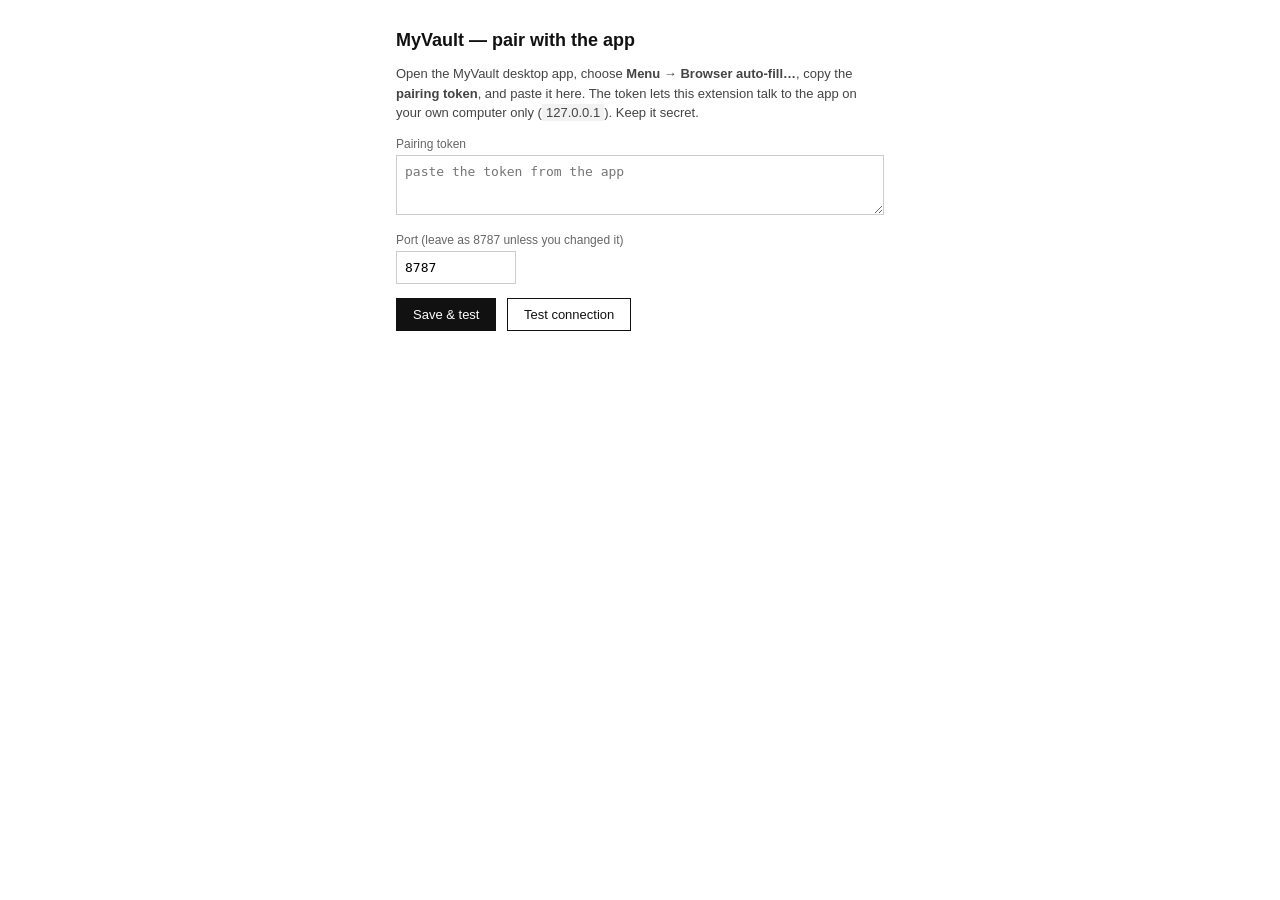
==== browser-extension/options.html @ 112b96f6 "Add browser auto-fill: local connector + Chromium extension Desktop app: - server.py: loopback-only " ====
<!doctype html>
<html>
<head>
  <meta charset="utf-8">
  <title>MyVault settings</title>
  <style>
    * { box-sizing: border-box; font-family: Segoe UI, Arial, sans-serif; }
    body { max-width: 520px; margin: 30px auto; padding: 0 16px; color: #111; }
    h1 { font-size: 18px; }
    p { font-size: 13px; color: #444; line-height: 1.5; }
    label { display: block; font-size: 12px; color: #666; margin: 14px 0 4px; }
    input, textarea { width: 100%; border: 1px solid #ccc; padding: 8px; font-family: Consolas, monospace; font-size: 13px; }
    textarea { height: 60px; resize: vertical; }
    .port { width: 120px; }
    button { border: 1px solid #111; background: #111; color: #fff; padding: 8px 16px; font-size: 13px; cursor: pointer; margin-top: 14px; }
    button.sec { background: #fff; color: #111; margin-left: 6px; }
    #msg { margin-top: 12px; font-size: 13px; }
    .ok { color: #0a7d00; } .bad { color: #a00000; }
    code { background: #f2f2f2; padding: 1px 4px; }
  </style>
</head>
<body>
  <h1>MyVault — pair with the app</h1>
  <p>Open the MyVault desktop app, choose <b>Menu → Browser auto-fill…</b>, copy the
     <b>pairing token</b>, and paste it here. The token lets this extension talk to the
     app on your own computer only (<code>127.0.0.1</code>). Keep it secret.</p>

  <label>Pairing token</label>
  <textarea id="token" placeholder="paste the token from the app"></textarea>

  <label>Port (leave as 8787 unless you changed it)</label>
  <input id="port" class="port" type="number" value="8787">

  <div>
    <button id="save">Save &amp; test</button>
    <button id="test" class="sec">Test connection</button>
  </div>
  <div id="msg"></div>

  <script src="options.js"></script>
</body>
</html>
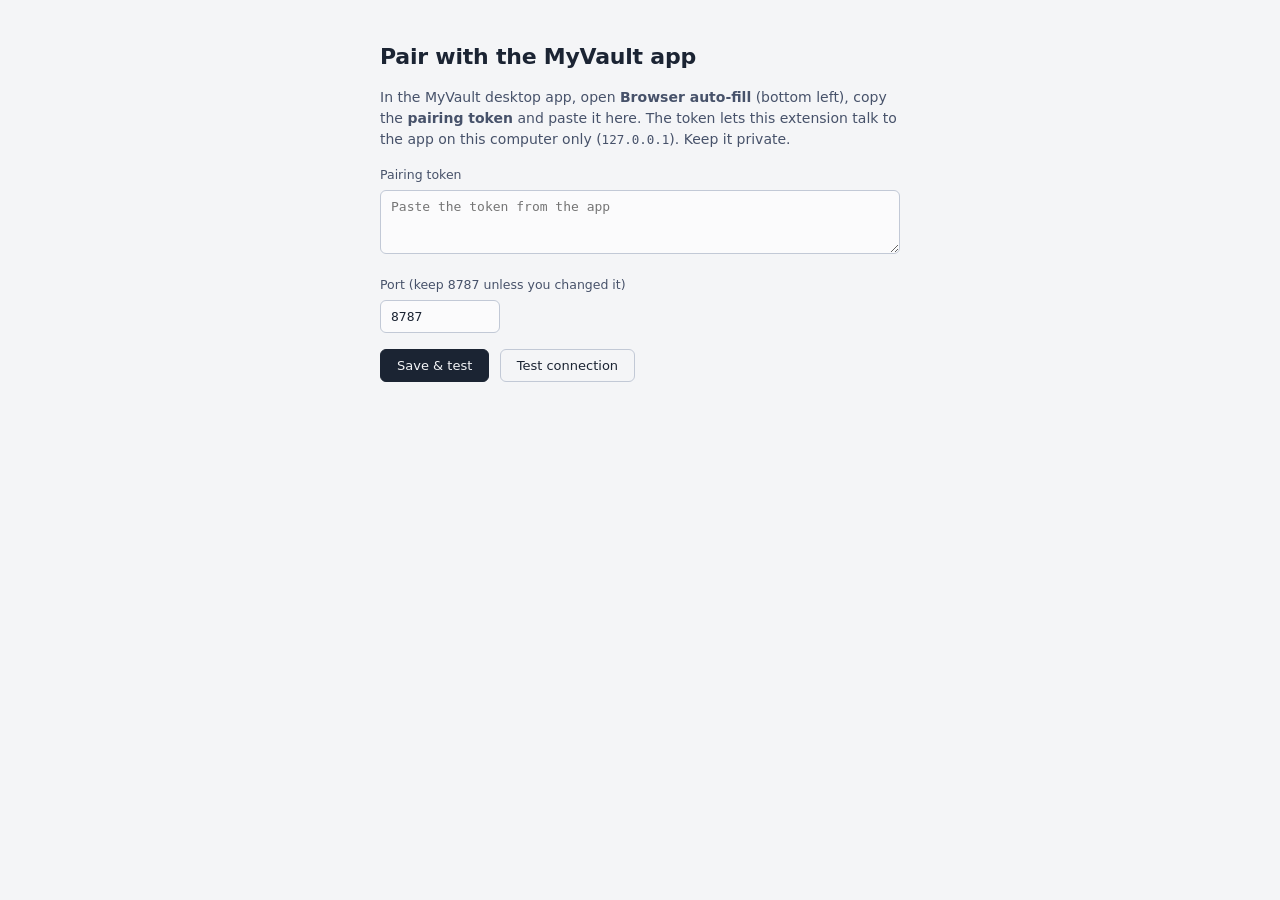
==== commit 57b134f8: "MyVault 0.5.0: new UI, QR sync, secrets, paper backup, installer, updates Desktop app - New HTML/CSS" ====
--- a/browser-extension/options.html
+++ b/browser-extension/options.html
@@ -4,38 +4,44 @@
   <meta charset="utf-8">
   <title>MyVault settings</title>
   <style>
-    * { box-sizing: border-box; font-family: Segoe UI, Arial, sans-serif; }
-    body { max-width: 520px; margin: 30px auto; padding: 0 16px; color: #111; }
-    h1 { font-size: 18px; }
-    p { font-size: 13px; color: #444; line-height: 1.5; }
-    label { display: block; font-size: 12px; color: #666; margin: 14px 0 4px; }
-    input, textarea { width: 100%; border: 1px solid #ccc; padding: 8px; font-family: Consolas, monospace; font-size: 13px; }
-    textarea { height: 60px; resize: vertical; }
+    :root { --paper:#F4F5F7; --sheet:#FBFBFC; --ink:#1B2433; --ink-2:#47526A; --rule-2:#C2C9D6; --tint:#2F4A7A; --ok:#2D6A4A; --red:#B4432E; color-scheme: light; }
+    @media (prefers-color-scheme: dark) {
+      :root { --paper:#12161E; --sheet:#1A202A; --ink:#E6EAF2; --ink-2:#B3BBC9; --rule-2:#384256; --tint:#7E98CC; --ok:#7CC29B; --red:#E5866F; color-scheme: dark; }
+    }
+    * { box-sizing: border-box; font-family: "Segoe UI Variable Text", "Segoe UI", system-ui, sans-serif; }
+    body { max-width: 560px; margin: 40px auto; padding: 0 20px; color: var(--ink); background: var(--paper); font-size: 14px; line-height: 1.5; }
+    h1 { font-size: 22px; font-weight: 600; letter-spacing: -0.01em; margin: 0 0 8px; }
+    p { color: var(--ink-2); }
+    label { display: block; font-size: 12.5px; color: var(--ink-2); font-weight: 500; margin: 16px 0 5px; }
+    input, textarea { width: 100%; border: 1px solid var(--rule-2); border-radius: 6px; padding: 8px 10px; background: var(--sheet); color: var(--ink);
+      font-family: "Cascadia Mono", Consolas, monospace; font-size: 13px; }
+    input:focus, textarea:focus { outline: none; border-color: var(--tint); }
+    textarea { height: 64px; resize: vertical; }
     .port { width: 120px; }
-    button { border: 1px solid #111; background: #111; color: #fff; padding: 8px 16px; font-size: 13px; cursor: pointer; margin-top: 14px; }
-    button.sec { background: #fff; color: #111; margin-left: 6px; }
-    #msg { margin-top: 12px; font-size: 13px; }
-    .ok { color: #0a7d00; } .bad { color: #a00000; }
-    code { background: #f2f2f2; padding: 1px 4px; }
+    button { border: 1px solid var(--ink); border-radius: 6px; background: var(--ink); color: var(--paper); padding: 8px 16px; font-size: 13px; font-weight: 500; cursor: pointer; margin-top: 16px; }
+    button.sec { background: transparent; color: var(--ink); border-color: var(--rule-2); margin-left: 6px; }
+    #msg { margin-top: 14px; font-size: 13.5px; }
+    .ok { color: var(--ok); } .bad { color: var(--red); }
+    code { font-family: "Cascadia Mono", Consolas, monospace; font-size: 12.5px; }
   </style>
 </head>
 <body>
-  <h1>MyVault — pair with the app</h1>
-  <p>Open the MyVault desktop app, choose <b>Menu → Browser auto-fill…</b>, copy the
-     <b>pairing token</b>, and paste it here. The token lets this extension talk to the
-     app on your own computer only (<code>127.0.0.1</code>). Keep it secret.</p>
+  <h1>Pair with the MyVault app</h1>
+  <p>In the MyVault desktop app, open <b>Browser auto-fill</b> (bottom left), copy the
+     <b>pairing token</b> and paste it here. The token lets this extension talk to the
+     app on this computer only (<code>127.0.0.1</code>). Keep it private.</p>
 
-  <label>Pairing token</label>
-  <textarea id="token" placeholder="paste the token from the app"></textarea>
+  <label for="token">Pairing token</label>
+  <textarea id="token" placeholder="Paste the token from the app"></textarea>
 
-  <label>Port (leave as 8787 unless you changed it)</label>
+  <label for="port">Port (keep 8787 unless you changed it)</label>
   <input id="port" class="port" type="number" value="8787">
 
   <div>
     <button id="save">Save &amp; test</button>
     <button id="test" class="sec">Test connection</button>
   </div>
-  <div id="msg"></div>
+  <div id="msg" role="status"></div>
 
   <script src="options.js"></script>
 </body>
